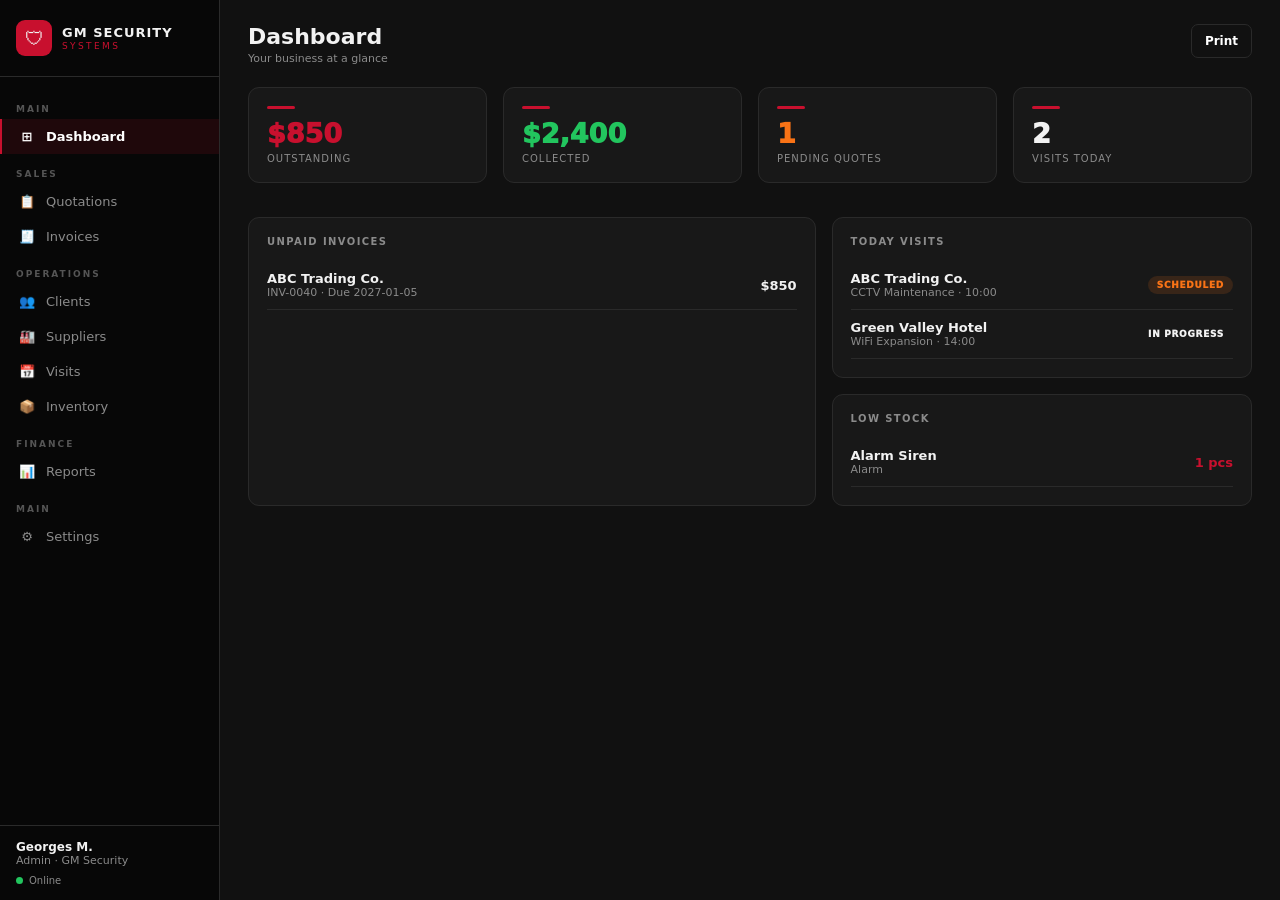
==== index.html @ d96280d8 "Add files via upload" ====
<!doctype html>
<html lang="en">
<head>
  <meta charset="UTF-8" />
  <meta name="viewport" content="width=device-width, initial-scale=1.0, viewport-fit=cover" />
  <meta name="theme-color" content="#0a0a0a" />
  <title>GM Security Systems</title>
  <link rel="stylesheet" href="styles.css" />
</head>
<body>
  <div id="app"></div>
  <script src="app.js"></script>
</body>
</html>
---- styles.css ----
:root{--red:#c8102e;--red2:#9b0c22;--bg:#111;--black:#070707;--card:#181818;--line:#2a2a2a;--muted:#8b8b8b;--text:#f2f2f2;--green:#22c55e;--orange:#f97316;--blue:#38bdf8}*{box-sizing:border-box}body{margin:0;background:var(--bg);color:var(--text);font-family:Inter,system-ui,-apple-system,Segoe UI,Arial,sans-serif;font-size:13px}button,input,select,textarea{font:inherit}button{cursor:pointer}a{color:inherit}.app{min-height:100vh;display:flex}.sidebar{position:fixed;top:0;left:0;height:100vh;width:220px;background:var(--black);border-right:1px solid var(--line);display:flex;flex-direction:column;z-index:10}.brand{padding:20px 16px;border-bottom:1px solid var(--line);display:flex;gap:10px;align-items:center}.logo{width:36px;height:36px;border-radius:9px;background:var(--red);display:grid;place-items:center;font-size:19px}.brand-title{font-weight:900;letter-spacing:1px;text-transform:uppercase}.brand-sub{font-size:9px;color:var(--red);letter-spacing:2.4px;text-transform:uppercase;margin-top:1px}.nav{padding:12px 0;overflow:auto;flex:1}.group{font-size:9px;color:#555;font-weight:800;letter-spacing:2px;text-transform:uppercase;padding:15px 16px 5px}.nav-item{display:flex;align-items:center;gap:10px;padding:10px 16px;color:var(--muted);border-left:2px solid transparent}.nav-item.active{color:white;background:rgba(200,16,46,.12);border-left-color:var(--red);font-weight:800}.nav-ico{width:18px;text-align:center}.user{padding:14px 16px;border-top:1px solid var(--line);font-size:12px}.online{display:flex;align-items:center;gap:6px;margin-top:8px;color:var(--muted);font-size:10px}.dot{width:7px;height:7px;border-radius:50%;background:var(--green)}.main{margin-left:220px;flex:1;padding:24px 28px 86px}.top{display:flex;justify-content:space-between;align-items:flex-start;gap:16px;margin-bottom:22px}.title{font-size:22px;font-weight:900}.sub{font-size:11px;color:var(--muted);margin-top:3px}.actions{display:flex;gap:8px;flex-wrap:wrap}.btn{border:0;border-radius:7px;padding:9px 13px;font-size:12px;font-weight:800;background:#242424;color:white}.btn.primary{background:var(--red)}.btn.ghost{background:transparent;border:1px solid var(--line)}.btn.green{background:rgba(34,197,94,.13);border:1px solid rgba(34,197,94,.35);color:var(--green)}.btn.danger{background:rgba(200,16,46,.16);border:1px solid rgba(200,16,46,.35);color:#ff6b81}.grid{display:grid;gap:16px}.stats{grid-template-columns:repeat(4,1fr);margin-bottom:18px}.card{background:var(--card);border:1px solid var(--line);border-radius:11px;padding:18px;margin-bottom:16px}.redbar{width:28px;height:3px;border-radius:9px;background:var(--red);margin-bottom:11px}.stat-n{font-size:27px;font-weight:950;line-height:1}.stat-l{font-size:10px;color:var(--muted);letter-spacing:1px;text-transform:uppercase;margin-top:6px}.section{font-size:10px;font-weight:900;color:var(--muted);text-transform:uppercase;letter-spacing:1.4px;margin-bottom:14px}.split{grid-template-columns:1.35fr 1fr}.table-wrap{overflow:auto}.table{width:100%;border-collapse:collapse;min-width:680px}.th{text-align:left;color:#666;font-size:10px;font-weight:900;text-transform:uppercase;letter-spacing:.8px;padding:0 10px 11px 0;border-bottom:1px solid var(--line)}.td{padding:12px 10px 12px 0;border-bottom:1px solid var(--line);vertical-align:middle}.badge{font-size:9px;font-weight:950;padding:4px 9px;border-radius:999px;text-transform:uppercase;letter-spacing:.7px;display:inline-block}.badge.paid,.badge.active,.badge.accepted,.badge.ok,.badge.done{background:rgba(34,197,94,.14);color:var(--green)}.badge.unpaid,.badge.pending,.badge.partial,.badge.scheduled,.badge.low{background:rgba(249,115,22,.14);color:var(--orange)}.badge.overdue,.badge.rejected,.badge.out{background:rgba(200,16,46,.16);color:#ff526d}.badge.draft,.badge.inactive{background:rgba(120,120,120,.18);color:var(--muted)}.field{display:flex;flex-direction:column;gap:5px}.label{font-size:10px;color:var(--muted);font-weight:900;letter-spacing:.8px;text-transform:uppercase}.input,.select,.textarea{width:100%;background:#101010;border:1px solid var(--line);border-radius:8px;color:white;padding:10px 11px;outline:none}.textarea{min-height:90px;resize:vertical}.form-grid{display:grid;grid-template-columns:1fr 1fr;gap:12px}.modal-back{position:fixed;inset:0;background:rgba(0,0,0,.75);display:grid;place-items:center;padding:18px;z-index:50}.modal{width:min(760px,100%);max-height:90vh;overflow:auto;background:var(--card);border:1px solid var(--line);border-radius:14px;padding:22px}.modal-head{display:flex;justify-content:space-between;gap:12px;align-items:flex-start;margin-bottom:18px}.modal-title{font-size:18px;font-weight:950}.mini{font-size:11px;color:var(--muted)}.mobile-list{display:none}.mcard{background:var(--card);border:1px solid var(--line);border-radius:12px;padding:14px;margin-bottom:10px}.mrow{display:flex;justify-content:space-between;gap:12px;align-items:flex-start}.mmeta{font-size:11px;color:var(--muted);margin-top:3px}.bottom-nav{display:none}.toast{position:fixed;right:18px;bottom:18px;background:#252525;color:white;padding:12px 14px;border:1px solid var(--line);border-radius:10px;z-index:80;box-shadow:0 10px 35px rgba(0,0,0,.35)}.item-row{display:grid;grid-template-columns:2fr .5fr .8fr auto;gap:8px;align-items:end;margin-bottom:8px}.print-box{background:white;color:#111;padding:28px;border-radius:8px}.print-title{font-size:24px;font-weight:900;color:#c8102e}.print-table{width:100%;border-collapse:collapse;margin-top:20px}.print-table th,.print-table td{border-bottom:1px solid #ddd;text-align:left;padding:9px}.right{text-align:right}.muted{color:var(--muted)}.text-red{color:var(--red)}.text-green{color:var(--green)}.text-orange{color:var(--orange)}@media(max-width:850px){.sidebar{display:none}.main{margin-left:0;padding:18px 14px 82px}.top{display:block}.actions{margin-top:12px}.stats{grid-template-columns:1fr 1fr}.split{grid-template-columns:1fr}.table-wrap{display:none}.mobile-list{display:block}.form-grid{grid-template-columns:1fr}.bottom-nav{display:flex;position:fixed;left:0;right:0;bottom:0;background:#080808;border-top:1px solid var(--line);z-index:40;overflow-x:auto}.bottom-nav button{min-width:78px;flex:1;background:transparent;color:var(--muted);border:0;padding:9px 6px;font-size:10px}.bottom-nav button.active{color:white;background:rgba(200,16,46,.12)}.bottom-nav span{display:block;font-size:16px;margin-bottom:2px}.modal-back{padding:0;place-items:end}.modal{border-radius:18px 18px 0 0;max-height:92vh}.item-row{grid-template-columns:1fr 70px 90px auto}.title{font-size:20px}}@media print{body{background:white}.sidebar,.top,.bottom-nav,.actions,.btn{display:none!important}.main{margin:0;padding:0}.card{border:0;background:white;color:#111}.print-box{padding:0}.modal-back{position:static;background:white;padding:0}.modal{box-shadow:none;border:0;max-height:none;width:100%}}
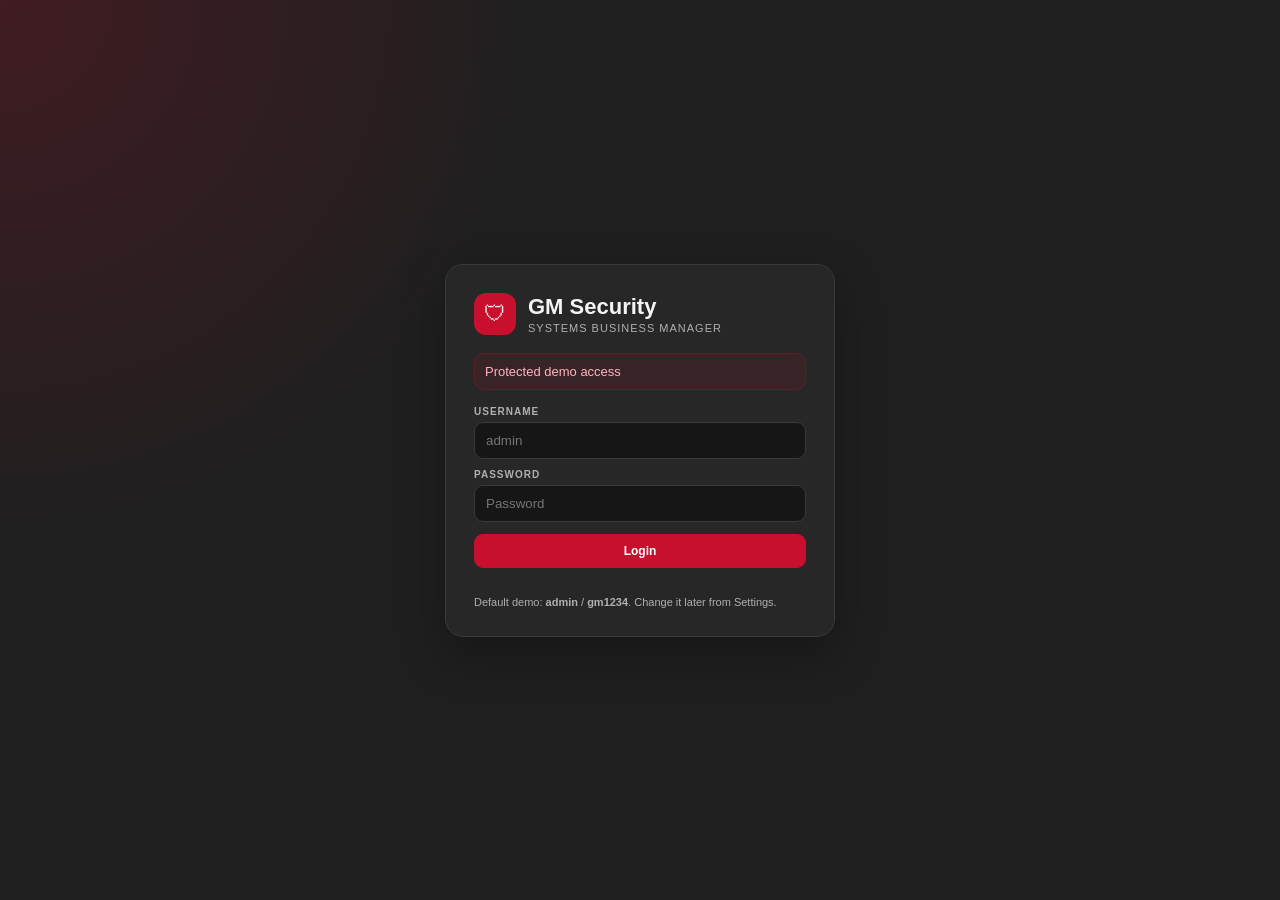
==== commit 15254795: "Add files via upload" ====
--- a/index.html
+++ b/index.html
@@ -2,13 +2,50 @@
 <html lang="en">
 <head>
   <meta charset="UTF-8" />
-  <meta name="viewport" content="width=device-width, initial-scale=1.0, viewport-fit=cover" />
-  <meta name="theme-color" content="#0a0a0a" />
+  <meta name="viewport" content="width=device-width, initial-scale=1.0" />
+  <meta name="theme-color" content="#171717" />
   <title>GM Security Systems</title>
   <link rel="stylesheet" href="styles.css" />
 </head>
 <body>
-  <div id="app"></div>
+  <div id="loginScreen" class="login-screen">
+    <div class="login-card">
+      <div class="brand-lock"><div class="brand-icon">🛡</div><div><h1>GM Security</h1><p>Systems Business Manager</p></div></div>
+      <div class="login-note">Protected demo access</div>
+      <label>Username</label>
+      <input id="loginUser" autocomplete="username" placeholder="admin" />
+      <label>Password</label>
+      <input id="loginPass" type="password" autocomplete="current-password" placeholder="Password" />
+      <button id="loginBtn" class="btn primary full">Login</button>
+      <div id="loginError" class="login-error"></div>
+      <div class="small muted">Default demo: <b>admin</b> / <b>gm1234</b>. Change it later from Settings.</div>
+    </div>
+  </div>
+
+  <div id="app" class="app hidden">
+    <aside class="sidebar">
+      <div class="logo-wrap">
+        <div class="logo-icon">🛡</div>
+        <div><div class="logo-title">GM Security</div><div class="logo-sub">Systems</div></div>
+      </div>
+      <nav id="nav"></nav>
+      <div class="user-box">
+        <div>Georges M.</div><small>Admin · Online</small>
+        <button id="logoutBtn" class="btn ghost full mini">Logout</button>
+      </div>
+    </aside>
+    <main class="main">
+      <header class="topbar">
+        <div><h2 id="pageTitle"></h2><p id="pageSub"></p></div>
+        <div class="top-actions"><button class="btn ghost" onclick="App.exportBackup()">Export Backup</button><button class="btn ghost" onclick="App.openSettings()">⚙</button></div>
+      </header>
+      <section id="view"></section>
+    </main>
+    <nav id="bottomNav" class="bottom-nav"></nav>
+  </div>
+
+  <div id="modalRoot"></div>
+  <div id="toast"></div>
   <script src="app.js"></script>
 </body>
 </html>
--- a/styles.css
+++ b/styles.css
@@ -1 +1,11 @@
-:root{--red:#c8102e;--red2:#9b0c22;--bg:#111;--black:#070707;--card:#181818;--line:#2a2a2a;--muted:#8b8b8b;--text:#f2f2f2;--green:#22c55e;--orange:#f97316;--blue:#38bdf8}*{box-sizing:border-box}body{margin:0;background:var(--bg);color:var(--text);font-family:Inter,system-ui,-apple-system,Segoe UI,Arial,sans-serif;font-size:13px}button,input,select,textarea{font:inherit}button{cursor:pointer}a{color:inherit}.app{min-height:100vh;display:flex}.sidebar{position:fixed;top:0;left:0;height:100vh;width:220px;background:var(--black);border-right:1px solid var(--line);display:flex;flex-direction:column;z-index:10}.brand{padding:20px 16px;border-bottom:1px solid var(--line);display:flex;gap:10px;align-items:center}.logo{width:36px;height:36px;border-radius:9px;background:var(--red);display:grid;place-items:center;font-size:19px}.brand-title{font-weight:900;letter-spacing:1px;text-transform:uppercase}.brand-sub{font-size:9px;color:var(--red);letter-spacing:2.4px;text-transform:uppercase;margin-top:1px}.nav{padding:12px 0;overflow:auto;flex:1}.group{font-size:9px;color:#555;font-weight:800;letter-spacing:2px;text-transform:uppercase;padding:15px 16px 5px}.nav-item{display:flex;align-items:center;gap:10px;padding:10px 16px;color:var(--muted);border-left:2px solid transparent}.nav-item.active{color:white;background:rgba(200,16,46,.12);border-left-color:var(--red);font-weight:800}.nav-ico{width:18px;text-align:center}.user{padding:14px 16px;border-top:1px solid var(--line);font-size:12px}.online{display:flex;align-items:center;gap:6px;margin-top:8px;color:var(--muted);font-size:10px}.dot{width:7px;height:7px;border-radius:50%;background:var(--green)}.main{margin-left:220px;flex:1;padding:24px 28px 86px}.top{display:flex;justify-content:space-between;align-items:flex-start;gap:16px;margin-bottom:22px}.title{font-size:22px;font-weight:900}.sub{font-size:11px;color:var(--muted);margin-top:3px}.actions{display:flex;gap:8px;flex-wrap:wrap}.btn{border:0;border-radius:7px;padding:9px 13px;font-size:12px;font-weight:800;background:#242424;color:white}.btn.primary{background:var(--red)}.btn.ghost{background:transparent;border:1px solid var(--line)}.btn.green{background:rgba(34,197,94,.13);border:1px solid rgba(34,197,94,.35);color:var(--green)}.btn.danger{background:rgba(200,16,46,.16);border:1px solid rgba(200,16,46,.35);color:#ff6b81}.grid{display:grid;gap:16px}.stats{grid-template-columns:repeat(4,1fr);margin-bottom:18px}.card{background:var(--card);border:1px solid var(--line);border-radius:11px;padding:18px;margin-bottom:16px}.redbar{width:28px;height:3px;border-radius:9px;background:var(--red);margin-bottom:11px}.stat-n{font-size:27px;font-weight:950;line-height:1}.stat-l{font-size:10px;color:var(--muted);letter-spacing:1px;text-transform:uppercase;margin-top:6px}.section{font-size:10px;font-weight:900;color:var(--muted);text-transform:uppercase;letter-spacing:1.4px;margin-bottom:14px}.split{grid-template-columns:1.35fr 1fr}.table-wrap{overflow:auto}.table{width:100%;border-collapse:collapse;min-width:680px}.th{text-align:left;color:#666;font-size:10px;font-weight:900;text-transform:uppercase;letter-spacing:.8px;padding:0 10px 11px 0;border-bottom:1px solid var(--line)}.td{padding:12px 10px 12px 0;border-bottom:1px solid var(--line);vertical-align:middle}.badge{font-size:9px;font-weight:950;padding:4px 9px;border-radius:999px;text-transform:uppercase;letter-spacing:.7px;display:inline-block}.badge.paid,.badge.active,.badge.accepted,.badge.ok,.badge.done{background:rgba(34,197,94,.14);color:var(--green)}.badge.unpaid,.badge.pending,.badge.partial,.badge.scheduled,.badge.low{background:rgba(249,115,22,.14);color:var(--orange)}.badge.overdue,.badge.rejected,.badge.out{background:rgba(200,16,46,.16);color:#ff526d}.badge.draft,.badge.inactive{background:rgba(120,120,120,.18);color:var(--muted)}.field{display:flex;flex-direction:column;gap:5px}.label{font-size:10px;color:var(--muted);font-weight:900;letter-spacing:.8px;text-transform:uppercase}.input,.select,.textarea{width:100%;background:#101010;border:1px solid var(--line);border-radius:8px;color:white;padding:10px 11px;outline:none}.textarea{min-height:90px;resize:vertical}.form-grid{display:grid;grid-template-columns:1fr 1fr;gap:12px}.modal-back{position:fixed;inset:0;background:rgba(0,0,0,.75);display:grid;place-items:center;padding:18px;z-index:50}.modal{width:min(760px,100%);max-height:90vh;overflow:auto;background:var(--card);border:1px solid var(--line);border-radius:14px;padding:22px}.modal-head{display:flex;justify-content:space-between;gap:12px;align-items:flex-start;margin-bottom:18px}.modal-title{font-size:18px;font-weight:950}.mini{font-size:11px;color:var(--muted)}.mobile-list{display:none}.mcard{background:var(--card);border:1px solid var(--line);border-radius:12px;padding:14px;margin-bottom:10px}.mrow{display:flex;justify-content:space-between;gap:12px;align-items:flex-start}.mmeta{font-size:11px;color:var(--muted);margin-top:3px}.bottom-nav{display:none}.toast{position:fixed;right:18px;bottom:18px;background:#252525;color:white;padding:12px 14px;border:1px solid var(--line);border-radius:10px;z-index:80;box-shadow:0 10px 35px rgba(0,0,0,.35)}.item-row{display:grid;grid-template-columns:2fr .5fr .8fr auto;gap:8px;align-items:end;margin-bottom:8px}.print-box{background:white;color:#111;padding:28px;border-radius:8px}.print-title{font-size:24px;font-weight:900;color:#c8102e}.print-table{width:100%;border-collapse:collapse;margin-top:20px}.print-table th,.print-table td{border-bottom:1px solid #ddd;text-align:left;padding:9px}.right{text-align:right}.muted{color:var(--muted)}.text-red{color:var(--red)}.text-green{color:var(--green)}.text-orange{color:var(--orange)}@media(max-width:850px){.sidebar{display:none}.main{margin-left:0;padding:18px 14px 82px}.top{display:block}.actions{margin-top:12px}.stats{grid-template-columns:1fr 1fr}.split{grid-template-columns:1fr}.table-wrap{display:none}.mobile-list{display:block}.form-grid{grid-template-columns:1fr}.bottom-nav{display:flex;position:fixed;left:0;right:0;bottom:0;background:#080808;border-top:1px solid var(--line);z-index:40;overflow-x:auto}.bottom-nav button{min-width:78px;flex:1;background:transparent;color:var(--muted);border:0;padding:9px 6px;font-size:10px}.bottom-nav button.active{color:white;background:rgba(200,16,46,.12)}.bottom-nav span{display:block;font-size:16px;margin-bottom:2px}.modal-back{padding:0;place-items:end}.modal{border-radius:18px 18px 0 0;max-height:92vh}.item-row{grid-template-columns:1fr 70px 90px auto}.title{font-size:20px}}@media print{body{background:white}.sidebar,.top,.bottom-nav,.actions,.btn{display:none!important}.main{margin:0;padding:0}.card{border:0;background:white;color:#111}.print-box{padding:0}.modal-back{position:static;background:white;padding:0}.modal{box-shadow:none;border:0;max-height:none;width:100%}}
+:root{
+  --red:#C8102E; --red2:#a90f28; --redGlow:rgba(200,16,46,.10);
+  --bg:#1f1f1f; --panel:#272727; --panel2:#303030; --black:#161616; --line:#3a3a3a;
+  --text:#f4f4f4; --muted:#b0b0b0; --soft:#777; --green:#25c46b; --orange:#f59e0b; --blue:#60a5fa;
+  --shadow:0 18px 45px rgba(0,0,0,.28);
+}
+*{box-sizing:border-box} body{margin:0;background:var(--bg);color:var(--text);font-family:Inter,Arial,system-ui,sans-serif;font-size:13px}
+button,input,select,textarea{font-family:inherit} .hidden{display:none!important}.muted{color:var(--muted)}.small{font-size:11px}.right{text-align:right}.nowrap{white-space:nowrap}
+.login-screen{min-height:100vh;display:flex;align-items:center;justify-content:center;background:radial-gradient(circle at top left,rgba(200,16,46,.20),transparent 35%),var(--bg);padding:22px}.login-card{width:390px;background:var(--panel);border:1px solid var(--line);border-radius:18px;padding:28px;box-shadow:var(--shadow)}.brand-lock{display:flex;align-items:center;gap:12px;margin-bottom:18px}.brand-icon,.logo-icon{width:42px;height:42px;border-radius:12px;background:var(--red);display:flex;align-items:center;justify-content:center;font-size:22px}.brand-lock h1{font-size:22px;margin:0}.brand-lock p{margin:2px 0 0;color:var(--muted);font-size:11px;letter-spacing:1px;text-transform:uppercase}.login-note{background:var(--redGlow);border:1px solid rgba(200,16,46,.25);color:#ffb4c0;padding:10px;border-radius:10px;margin-bottom:16px}.login-card label,.field label{display:block;font-size:10px;color:var(--muted);font-weight:800;letter-spacing:1px;text-transform:uppercase;margin:10px 0 5px}.login-card input,.field input,.field select,.field textarea,.search{width:100%;background:var(--black);border:1px solid var(--line);color:var(--text);padding:10px 11px;border-radius:9px;outline:none}.login-error{color:#ff8798;font-size:12px;min-height:18px;margin-top:10px}.app{display:flex;min-height:100vh}.sidebar{width:230px;background:var(--black);border-right:1px solid var(--line);position:fixed;inset:0 auto 0 0;display:flex;flex-direction:column;z-index:10}.logo-wrap{padding:20px 16px;border-bottom:1px solid var(--line);display:flex;align-items:center;gap:11px}.logo-title{font-weight:900;text-transform:uppercase;letter-spacing:.8px}.logo-sub{font-size:10px;color:var(--red);letter-spacing:2.4px;text-transform:uppercase}.nav-section{font-size:9px;color:var(--soft);font-weight:900;letter-spacing:2px;text-transform:uppercase;padding:18px 18px 6px}.nav-item{display:flex;align-items:center;gap:9px;padding:10px 18px;color:var(--muted);cursor:pointer;border-left:3px solid transparent}.nav-item.active{color:var(--text);background:var(--redGlow);border-left-color:var(--red);font-weight:800}.nav-item:hover{background:#202020;color:white}.user-box{margin-top:auto;border-top:1px solid var(--line);padding:14px 16px}.user-box small{display:block;color:var(--muted);margin:3px 0 10px}.main{margin-left:230px;flex:1;padding:26px 28px 84px}.topbar{display:flex;align-items:flex-start;justify-content:space-between;gap:16px;margin-bottom:22px}.topbar h2{margin:0;font-size:23px}.topbar p{margin:4px 0 0;color:var(--muted);font-size:12px}.top-actions,.row-actions{display:flex;gap:8px;flex-wrap:wrap;align-items:center}.btn{border:0;border-radius:9px;padding:9px 13px;font-weight:800;font-size:12px;cursor:pointer;color:var(--text);background:var(--panel2);border:1px solid var(--line)}.btn.primary{background:var(--red);border-color:var(--red);color:white}.btn.green{background:rgba(37,196,107,.16);border-color:rgba(37,196,107,.35);color:var(--green)}.btn.orange{background:rgba(245,158,11,.16);border-color:rgba(245,158,11,.35);color:var(--orange)}.btn.ghost{background:transparent}.btn.danger{background:rgba(200,16,46,.15);border-color:rgba(200,16,46,.35);color:#ff8da0}.btn.full{width:100%;margin-top:12px}.btn.mini{padding:7px 10px;font-size:11px}.grid{display:grid;gap:16px}.grid.stats{grid-template-columns:repeat(4,1fr)}.grid.two{grid-template-columns:1.2fr .8fr}.card{background:var(--panel);border:1px solid var(--line);border-radius:14px;padding:17px;box-shadow:0 6px 20px rgba(0,0,0,.10)}.section-title{font-size:10px;color:var(--muted);font-weight:900;letter-spacing:1.5px;text-transform:uppercase;margin:0 0 13px}.stat-card{background:var(--panel);border:1px solid var(--line);border-radius:14px;padding:16px}.stat-card .bar{width:28px;height:4px;background:var(--red);border-radius:5px;margin-bottom:9px}.stat-num{font-size:26px;font-weight:950}.stat-label{color:var(--muted);font-size:10px;text-transform:uppercase;letter-spacing:1px;margin-top:5px}.circles{display:grid;grid-template-columns:repeat(4,1fr);gap:14px}.circle{aspect-ratio:1/1;border-radius:50%;background:conic-gradient(var(--red) 0 72%, var(--panel2) 72% 100%);padding:7px;display:flex}.circle>div{background:var(--panel);border-radius:50%;display:flex;flex-direction:column;align-items:center;justify-content:center;width:100%;height:100%;text-align:center;border:1px solid var(--line)}.circle strong{font-size:20px}.circle span{font-size:10px;color:var(--muted);text-transform:uppercase;letter-spacing:.8px;margin-top:5px}.toolbar{display:flex;gap:10px;align-items:center;justify-content:space-between;margin-bottom:14px;flex-wrap:wrap}.toolbar .search{max-width:360px}.table-wrap{overflow:auto}table{width:100%;border-collapse:collapse}th{font-size:10px;color:var(--soft);letter-spacing:.8px;text-transform:uppercase;text-align:left;border-bottom:1px solid var(--line);padding:0 10px 10px 0}td{border-bottom:1px solid var(--line);padding:12px 10px 12px 0;vertical-align:middle}.badge{display:inline-block;border-radius:999px;padding:4px 9px;font-size:9px;font-weight:900;letter-spacing:.7px;text-transform:uppercase}.badge.Paid,.badge.Active,.badge.Accepted,.badge.Converted,.badge.OK{background:rgba(37,196,107,.15);color:var(--green)}.badge.Unpaid,.badge.Pending,.badge.Partial,.badge.Sent{background:rgba(245,158,11,.15);color:var(--orange)}.badge.Overdue,.badge.Low,.badge.Rejected{background:rgba(200,16,46,.16);color:#ff8da0}.badge.Draft,.badge.Inactive,.badge.Scheduled{background:rgba(140,140,140,.16);color:var(--muted)}.badge.Done{background:rgba(96,165,250,.15);color:var(--blue)}.list-row{display:flex;justify-content:space-between;gap:10px;padding:10px 0;border-bottom:1px solid var(--line)}.list-row:last-child{border-bottom:0}.modal-back{position:fixed;inset:0;background:rgba(0,0,0,.72);z-index:99;display:flex;align-items:center;justify-content:center;padding:18px}.modal{background:var(--panel);border:1px solid var(--line);border-radius:16px;width:min(900px,96vw);max-height:90vh;overflow:auto;box-shadow:var(--shadow)}.modal-head{display:flex;justify-content:space-between;align-items:center;gap:14px;padding:18px;border-bottom:1px solid var(--line)}.modal-head h3{margin:0}.modal-body{padding:18px}.form-grid{display:grid;grid-template-columns:repeat(2,1fr);gap:12px}.form-grid.three{grid-template-columns:repeat(3,1fr)}.field.full-span{grid-column:1/-1}.items-box{margin-top:14px;border:1px solid var(--line);border-radius:12px;overflow:hidden}.item-line{display:grid;grid-template-columns:2fr .55fr .8fr .8fr auto;gap:8px;padding:10px;border-bottom:1px solid var(--line);align-items:end}.item-line:last-child{border-bottom:0}.totals{max-width:330px;margin:16px 0 0 auto}.totals div{display:flex;justify-content:space-between;padding:8px 0;border-bottom:1px solid var(--line)}.totals b{font-size:18px;color:var(--red)}#toast{position:fixed;right:18px;bottom:18px;z-index:200;background:var(--panel2);border:1px solid var(--line);border-left:4px solid var(--green);padding:12px 14px;border-radius:12px;box-shadow:var(--shadow);display:none}.quick-grid{display:grid;grid-template-columns:repeat(4,1fr);gap:10px;margin-bottom:16px}.quick-grid .btn{padding:14px 12px;text-align:left}.print-area{background:white;color:#111;padding:24px;border-radius:6px}.print-area h1,.print-area h2{margin:0}.print-brand{display:flex;justify-content:space-between;border-bottom:2px solid #111;padding-bottom:14px;margin-bottom:18px}.print-table th,.print-table td{color:#111;border-bottom:1px solid #ddd}.bottom-nav{display:none}
+@media(max-width:860px){.sidebar{display:none}.main{margin-left:0;padding:18px 14px 84px}.topbar{align-items:flex-start}.top-actions{display:none}.grid.stats,.grid.two,.circles,.quick-grid{grid-template-columns:1fr 1fr}.form-grid,.form-grid.three{grid-template-columns:1fr}.item-line{grid-template-columns:1fr 1fr}.item-line .field:first-child{grid-column:1/-1}.table-wrap table,.table-wrap thead,.table-wrap tbody,.table-wrap tr,.table-wrap td{display:block}.table-wrap thead{display:none}.table-wrap tr{background:var(--panel2);border:1px solid var(--line);border-radius:12px;padding:10px;margin-bottom:10px}.table-wrap td{border:0;padding:7px 0}.row-actions{margin-top:8px}.bottom-nav{position:fixed;bottom:0;left:0;right:0;height:64px;background:var(--black);border-top:1px solid var(--line);display:flex;z-index:20;overflow-x:auto}.bottom-nav .nav-item{min-width:86px;justify-content:center;flex-direction:column;font-size:10px;padding:7px 8px;border-left:0;border-top:3px solid transparent}.bottom-nav .nav-item.active{border-top-color:var(--red)}}
+@media print{body{background:white}.sidebar,.topbar,.bottom-nav,.btn,#toast{display:none!important}.main{margin:0;padding:0}.card,.modal{border:0;box-shadow:none}.print-area{display:block!important}.no-print{display:none!important}}
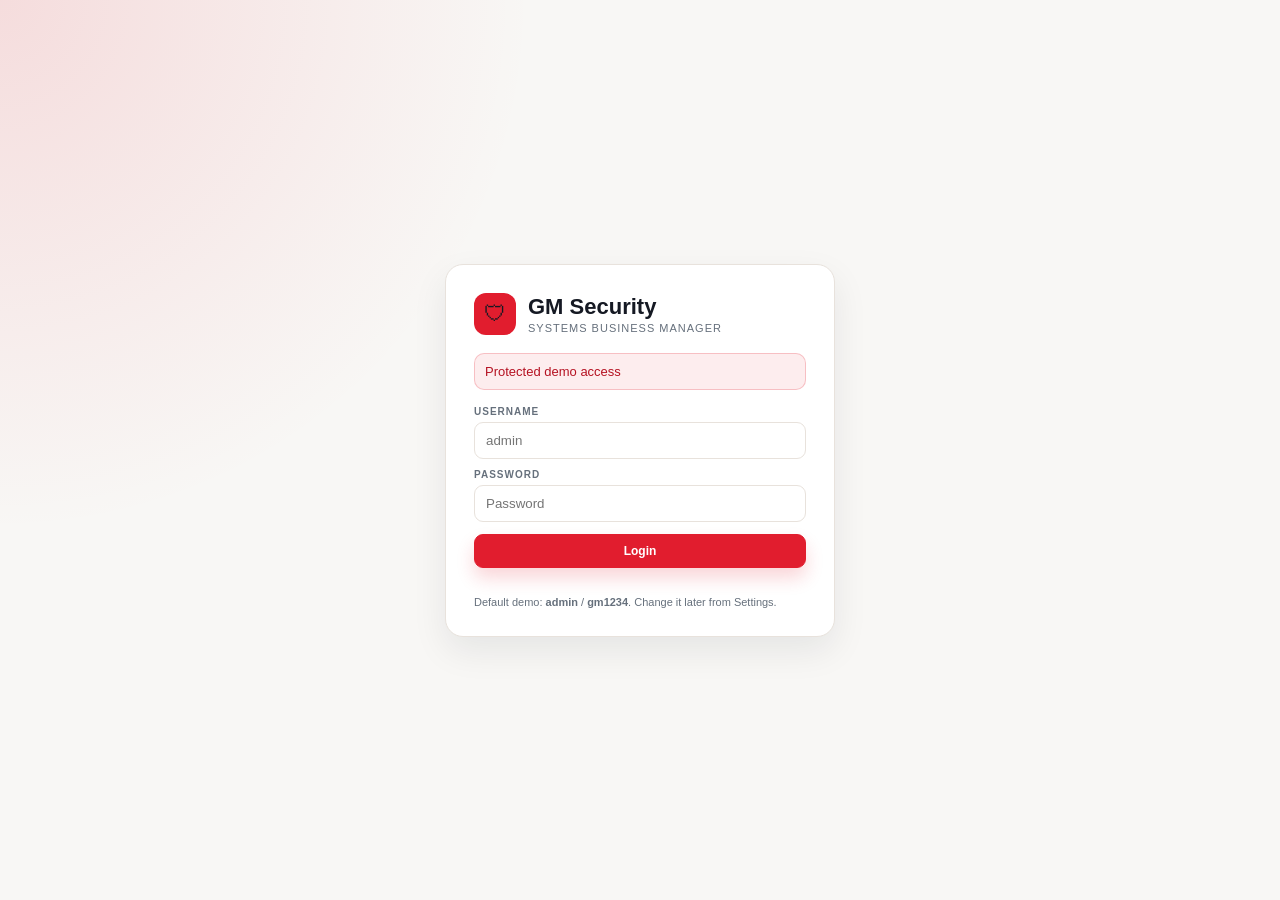
==== commit f647cf53: "Load quotation receipt patch" ====
--- a/index.html
+++ b/index.html
@@ -47,5 +47,6 @@
   <div id="modalRoot"></div>
   <div id="toast"></div>
   <script src="app.js"></script>
+  <script src="receipt-quotation-patch.js"></script>
 </body>
 </html>
--- a/styles.css
+++ b/styles.css
@@ -1,11 +1,141 @@
 :root{
-  --red:#C8102E; --red2:#a90f28; --redGlow:rgba(200,16,46,.10);
-  --bg:#1f1f1f; --panel:#272727; --panel2:#303030; --black:#161616; --line:#3a3a3a;
-  --text:#f4f4f4; --muted:#b0b0b0; --soft:#777; --green:#25c46b; --orange:#f59e0b; --blue:#60a5fa;
-  --shadow:0 18px 45px rgba(0,0,0,.28);
+  --red:#E11D2E; --red2:#B51222; --redGlow:rgba(225,29,46,.10);
+  --bg:#F8F7F5; --panel:#FFFFFF; --panel2:#F5F3F0; --black:#182229; --line:#E8E2DC;
+  --text:#151923; --muted:#66707C; --soft:#9198A3; --green:#16A34A; --orange:#F59E0B; --blue:#2563EB;
+  --shadow:0 14px 35px rgba(17,24,39,.08);
 }
 *{box-sizing:border-box} body{margin:0;background:var(--bg);color:var(--text);font-family:Inter,Arial,system-ui,sans-serif;font-size:13px}
 button,input,select,textarea{font-family:inherit} .hidden{display:none!important}.muted{color:var(--muted)}.small{font-size:11px}.right{text-align:right}.nowrap{white-space:nowrap}
+/* v16 Light premium theme with darker sidebar */
+body{background:var(--bg);color:var(--text)}
+.login-screen{background:radial-gradient(circle at top left,rgba(225,29,46,.12),transparent 34%),var(--bg)}
+.login-card{background:var(--panel);border-color:var(--line);box-shadow:var(--shadow)}
+.login-note{color:#B51222;background:rgba(225,29,46,.08);border-color:rgba(225,29,46,.22)}
+.login-card input,.field input,.field select,.field textarea,.search{background:#fff;color:var(--text);border-color:var(--line)}
+.login-card input:focus,.field input:focus,.field select:focus,.field textarea:focus,.search:focus{border-color:rgba(225,29,46,.55);box-shadow:0 0 0 4px rgba(225,29,46,.08)}
+.sidebar{background:linear-gradient(180deg,#172027 0%,#1E2A33 100%);border-right:1px solid rgba(255,255,255,.07);box-shadow:8px 0 28px rgba(17,24,39,.06)}
+.logo-wrap,.user-box{border-color:rgba(255,255,255,.08)}
+.logo-title{color:#fff}.logo-sub{color:#ff3448}.logo-icon{background:transparent;border:2px solid var(--red);color:var(--red)}
+.nav-section{color:#AAB4BE}.nav-item{color:#E8EEF3}.nav-item.active{color:#ff3a4b;background:rgba(225,29,46,.14);border-left-color:var(--red);font-weight:900}.nav-item:hover{background:rgba(255,255,255,.06);color:white}
+.user-box{color:#fff}.user-box small{color:#C2CAD1}.user-box .search{background:rgba(255,255,255,.06);border-color:rgba(255,255,255,.10);color:#fff}.user-box .search::placeholder{color:#AAB4BE}
+.main{background:var(--bg)}
+.card,.stat-card,.modal{background:var(--panel);border-color:var(--line);box-shadow:var(--shadow)}
+.quick-panel,.table-wrap tr{background:var(--panel2)}
+.btn{background:#fff;color:var(--text);border-color:#DDD6CE;box-shadow:0 4px 12px rgba(17,24,39,.04)}
+.btn:hover{border-color:#CFC7BE;transform:translateY(-1px)}
+.btn.primary{background:var(--red);border-color:var(--red);color:white;box-shadow:0 10px 18px rgba(225,29,46,.18)}
+.btn.green{background:#EAF8EF;border-color:#BDE7CB;color:#16803D}.btn.orange{background:#FFF4E3;border-color:#FED7AA;color:#C56C05}.btn.danger{background:#FFF0F2;border-color:#FFC7CF;color:#D0192B}.btn.ghost{background:#fff}
+.circle{background:conic-gradient(var(--red) 0 72%, #E3DFDA 72% 100%)}.circle>div{background:#fff;border-color:#F0ECE7}.circle span{color:#596270}
+th{color:#7C8490;border-bottom-color:#EEE7E0}td{border-bottom-color:#EEE7E0}.list-row{border-bottom-color:#EEE7E0}
+.badge.Paid,.badge.Active,.badge.Accepted,.badge.Converted,.badge.OK{background:#E7F8ED;color:#15803D}.badge.Unpaid,.badge.Pending,.badge.Partial,.badge.Sent{background:#FFF3D8;color:#C56C05}.badge.Overdue,.badge.Low,.badge.Rejected{background:#FFE8EC;color:#C8102E}.badge.Draft,.badge.Inactive,.badge.Scheduled{background:#EEF0F2;color:#6B7280}.badge.Done{background:#EAF1FF;color:#2563EB}
+.modal-back{background:rgba(24,34,41,.58);backdrop-filter:blur(5px)}
+#toast{background:#fff;color:var(--text);border-color:var(--line);box-shadow:var(--shadow)}
+.bottom-nav{background:#182229;border-top-color:rgba(255,255,255,.08)}
+.print-area{box-shadow:var(--shadow)}
+
 .login-screen{min-height:100vh;display:flex;align-items:center;justify-content:center;background:radial-gradient(circle at top left,rgba(200,16,46,.20),transparent 35%),var(--bg);padding:22px}.login-card{width:390px;background:var(--panel);border:1px solid var(--line);border-radius:18px;padding:28px;box-shadow:var(--shadow)}.brand-lock{display:flex;align-items:center;gap:12px;margin-bottom:18px}.brand-icon,.logo-icon{width:42px;height:42px;border-radius:12px;background:var(--red);display:flex;align-items:center;justify-content:center;font-size:22px}.brand-lock h1{font-size:22px;margin:0}.brand-lock p{margin:2px 0 0;color:var(--muted);font-size:11px;letter-spacing:1px;text-transform:uppercase}.login-note{background:var(--redGlow);border:1px solid rgba(200,16,46,.25);color:#ffb4c0;padding:10px;border-radius:10px;margin-bottom:16px}.login-card label,.field label{display:block;font-size:10px;color:var(--muted);font-weight:800;letter-spacing:1px;text-transform:uppercase;margin:10px 0 5px}.login-card input,.field input,.field select,.field textarea,.search{width:100%;background:var(--black);border:1px solid var(--line);color:var(--text);padding:10px 11px;border-radius:9px;outline:none}.login-error{color:#ff8798;font-size:12px;min-height:18px;margin-top:10px}.app{display:flex;min-height:100vh}.sidebar{width:230px;background:var(--black);border-right:1px solid var(--line);position:fixed;inset:0 auto 0 0;display:flex;flex-direction:column;z-index:10}.logo-wrap{padding:20px 16px;border-bottom:1px solid var(--line);display:flex;align-items:center;gap:11px}.logo-title{font-weight:900;text-transform:uppercase;letter-spacing:.8px}.logo-sub{font-size:10px;color:var(--red);letter-spacing:2.4px;text-transform:uppercase}.nav-section{font-size:9px;color:var(--soft);font-weight:900;letter-spacing:2px;text-transform:uppercase;padding:18px 18px 6px}.nav-item{display:flex;align-items:center;gap:9px;padding:10px 18px;color:var(--muted);cursor:pointer;border-left:3px solid transparent}.nav-item.active{color:var(--text);background:var(--redGlow);border-left-color:var(--red);font-weight:800}.nav-item:hover{background:#202020;color:white}.user-box{margin-top:auto;border-top:1px solid var(--line);padding:14px 16px}.user-box small{display:block;color:var(--muted);margin:3px 0 10px}.main{margin-left:230px;flex:1;padding:26px 28px 84px}.topbar{display:flex;align-items:flex-start;justify-content:space-between;gap:16px;margin-bottom:22px}.topbar h2{margin:0;font-size:23px}.topbar p{margin:4px 0 0;color:var(--muted);font-size:12px}.top-actions,.row-actions{display:flex;gap:8px;flex-wrap:wrap;align-items:center}.btn{border:0;border-radius:9px;padding:9px 13px;font-weight:800;font-size:12px;cursor:pointer;color:var(--text);background:var(--panel2);border:1px solid var(--line)}.btn.primary{background:var(--red);border-color:var(--red);color:white}.btn.green{background:rgba(37,196,107,.16);border-color:rgba(37,196,107,.35);color:var(--green)}.btn.orange{background:rgba(245,158,11,.16);border-color:rgba(245,158,11,.35);color:var(--orange)}.btn.ghost{background:transparent}.btn.danger{background:rgba(200,16,46,.15);border-color:rgba(200,16,46,.35);color:#ff8da0}.btn.full{width:100%;margin-top:12px}.btn.mini{padding:7px 10px;font-size:11px}.grid{display:grid;gap:16px}.grid.stats{grid-template-columns:repeat(4,1fr)}.grid.two{grid-template-columns:1.2fr .8fr}.card{background:var(--panel);border:1px solid var(--line);border-radius:14px;padding:17px;box-shadow:0 6px 20px rgba(0,0,0,.10)}.section-title{font-size:10px;color:var(--muted);font-weight:900;letter-spacing:1.5px;text-transform:uppercase;margin:0 0 13px}.stat-card{background:var(--panel);border:1px solid var(--line);border-radius:14px;padding:16px}.stat-card .bar{width:28px;height:4px;background:var(--red);border-radius:5px;margin-bottom:9px}.stat-num{font-size:26px;font-weight:950}.stat-label{color:var(--muted);font-size:10px;text-transform:uppercase;letter-spacing:1px;margin-top:5px}.circles{display:grid;grid-template-columns:repeat(4,1fr);gap:14px}.circle{aspect-ratio:1/1;border-radius:50%;background:conic-gradient(var(--red) 0 72%, var(--panel2) 72% 100%);padding:7px;display:flex}.circle>div{background:var(--panel);border-radius:50%;display:flex;flex-direction:column;align-items:center;justify-content:center;width:100%;height:100%;text-align:center;border:1px solid var(--line)}.circle strong{font-size:20px}.circle span{font-size:10px;color:var(--muted);text-transform:uppercase;letter-spacing:.8px;margin-top:5px}.toolbar{display:flex;gap:10px;align-items:center;justify-content:space-between;margin-bottom:14px;flex-wrap:wrap}.toolbar .search{max-width:360px}.table-wrap{overflow:auto}table{width:100%;border-collapse:collapse}th{font-size:10px;color:var(--soft);letter-spacing:.8px;text-transform:uppercase;text-align:left;border-bottom:1px solid var(--line);padding:0 10px 10px 0}td{border-bottom:1px solid var(--line);padding:12px 10px 12px 0;vertical-align:middle}.badge{display:inline-block;border-radius:999px;padding:4px 9px;font-size:9px;font-weight:900;letter-spacing:.7px;text-transform:uppercase}.badge.Paid,.badge.Active,.badge.Accepted,.badge.Converted,.badge.OK{background:rgba(37,196,107,.15);color:var(--green)}.badge.Unpaid,.badge.Pending,.badge.Partial,.badge.Sent{background:rgba(245,158,11,.15);color:var(--orange)}.badge.Overdue,.badge.Low,.badge.Rejected{background:rgba(200,16,46,.16);color:#ff8da0}.badge.Draft,.badge.Inactive,.badge.Scheduled{background:rgba(140,140,140,.16);color:var(--muted)}.badge.Done{background:rgba(96,165,250,.15);color:var(--blue)}.list-row{display:flex;justify-content:space-between;gap:10px;padding:10px 0;border-bottom:1px solid var(--line)}.list-row:last-child{border-bottom:0}.modal-back{position:fixed;inset:0;background:rgba(0,0,0,.72);z-index:99;display:flex;align-items:center;justify-content:center;padding:18px}.modal{background:var(--panel);border:1px solid var(--line);border-radius:16px;width:min(900px,96vw);max-height:90vh;overflow:auto;box-shadow:var(--shadow)}.modal-head{display:flex;justify-content:space-between;align-items:center;gap:14px;padding:18px;border-bottom:1px solid var(--line)}.modal-head h3{margin:0}.modal-body{padding:18px}.form-grid{display:grid;grid-template-columns:repeat(2,1fr);gap:12px}.form-grid.three{grid-template-columns:repeat(3,1fr)}.field.full-span{grid-column:1/-1}.items-box{margin-top:14px;border:1px solid var(--line);border-radius:12px;overflow:hidden}.item-line{display:grid;grid-template-columns:2fr .55fr .8fr .8fr auto;gap:8px;padding:10px;border-bottom:1px solid var(--line);align-items:end}.item-line:last-child{border-bottom:0}.totals{max-width:330px;margin:16px 0 0 auto}.totals div{display:flex;justify-content:space-between;padding:8px 0;border-bottom:1px solid var(--line)}.totals b{font-size:18px;color:var(--red)}#toast{position:fixed;right:18px;bottom:18px;z-index:200;background:var(--panel2);border:1px solid var(--line);border-left:4px solid var(--green);padding:12px 14px;border-radius:12px;box-shadow:var(--shadow);display:none}.quick-grid{display:grid;grid-template-columns:repeat(4,1fr);gap:10px;margin-bottom:16px}.quick-grid .btn{padding:14px 12px;text-align:left}.print-area{background:white;color:#111;padding:24px;border-radius:6px}.print-area h1,.print-area h2{margin:0}.print-brand{display:flex;justify-content:space-between;border-bottom:2px solid #111;padding-bottom:14px;margin-bottom:18px}.print-table th,.print-table td{color:#111;border-bottom:1px solid #ddd}.bottom-nav{display:none}
 @media(max-width:860px){.sidebar{display:none}.main{margin-left:0;padding:18px 14px 84px}.topbar{align-items:flex-start}.top-actions{display:none}.grid.stats,.grid.two,.circles,.quick-grid{grid-template-columns:1fr 1fr}.form-grid,.form-grid.three{grid-template-columns:1fr}.item-line{grid-template-columns:1fr 1fr}.item-line .field:first-child{grid-column:1/-1}.table-wrap table,.table-wrap thead,.table-wrap tbody,.table-wrap tr,.table-wrap td{display:block}.table-wrap thead{display:none}.table-wrap tr{background:var(--panel2);border:1px solid var(--line);border-radius:12px;padding:10px;margin-bottom:10px}.table-wrap td{border:0;padding:7px 0}.row-actions{margin-top:8px}.bottom-nav{position:fixed;bottom:0;left:0;right:0;height:64px;background:var(--black);border-top:1px solid var(--line);display:flex;z-index:20;overflow-x:auto}.bottom-nav .nav-item{min-width:86px;justify-content:center;flex-direction:column;font-size:10px;padding:7px 8px;border-left:0;border-top:3px solid transparent}.bottom-nav .nav-item.active{border-top-color:var(--red)}}
 @media print{body{background:white}.sidebar,.topbar,.bottom-nav,.btn,#toast{display:none!important}.main{margin:0;padding:0}.card,.modal{border:0;box-shadow:none}.print-area{display:block!important}.no-print{display:none!important}}
+.quick-panel{margin:14px 0;padding:16px;background:var(--panel2);border:1px solid var(--line);border-radius:14px}.line-actions{display:flex;gap:10px;align-items:center;flex-wrap:wrap;margin-top:12px}.pro-line{grid-template-columns:.9fr 2fr .55fr .8fr .8fr auto}.saved-line{background:rgba(37,196,107,.045)}.desc-field{min-width:220px}.line-buttons{display:flex;flex-direction:column;gap:5px;align-items:flex-start}.ok-text{color:var(--green)}.warn-text{color:#ff8da0}.item-line input::placeholder{color:#777}@media(max-width:860px){.pro-line{grid-template-columns:1fr 1fr}.desc-field{grid-column:1/-1}.line-buttons{grid-column:1/-1;flex-direction:row;align-items:center}.quick-panel{padding:12px}}
+
+/* A4 document templates v3 */
+.a4-doc{width:210mm;min-height:297mm;background:#fff;color:#111;margin:0 auto;padding:13mm 14mm;font-family:Arial,Helvetica,sans-serif;font-size:12.5px;box-shadow:0 0 0 1px #eee}
+.doc-top{display:grid;grid-template-columns:1fr 1fr;gap:20px;margin-bottom:22px}.doc-title-wrap{text-align:right}.doc-title{font-size:42px;letter-spacing:2px;font-weight:500;margin-bottom:20px}.doc-company{line-height:1.35;font-size:13px}.doc-info-grid{display:grid;grid-template-columns:1.1fr .9fr;gap:24px;border-top:1px solid #ddd;border-bottom:1px solid #eee;padding:16px 0;margin-bottom:18px}.doc-label{font-size:12px;color:#888;letter-spacing:1px;margin-bottom:4px}.doc-bill{line-height:1.45}.doc-meta p{display:flex;justify-content:space-between;gap:16px;margin:4px 0}.doc-meta .grand{background:#f0f0f0;padding:6px 8px;font-size:14px}.doc-table{width:100%;border-collapse:collapse;margin-top:8px}.doc-table th{background:#3f3f3f;color:#fff;font-size:12px;text-align:left;padding:10px;border-bottom:0}.doc-table td{color:#111;padding:10px;border-bottom:1px solid #eee;vertical-align:top}.doc-table .num{text-align:right;white-space:nowrap}.part-col{width:120px;color:#555}.doc-summary{display:grid;grid-template-columns:1fr 330px;gap:20px;margin-top:18px;border-top:4px solid #eee;padding-top:14px}.doc-summary p{display:flex;justify-content:space-between;margin:7px 0}.doc-notes{margin-top:18px;line-height:1.5;border-top:1px solid #eee;padding-top:12px}.doc-footer{text-align:center;color:#888;margin-top:58mm}.receipt-box{border:1px solid #ddd;background:#fafafa;padding:16px;line-height:1.8;margin:20px 0}.print-area{overflow:auto}.print-area .a4-doc{max-width:100%;}
+@media print{@page{size:A4;margin:0}.modal-back{position:static;background:white;padding:0}.modal{max-height:none;width:auto;overflow:visible}.modal-head{display:none!important}.modal-body{padding:0}.print-area{padding:0;border-radius:0;overflow:visible}.print-area .a4-doc{width:210mm;min-height:297mm;box-shadow:none;margin:0;padding:13mm 14mm}.doc-footer{position:fixed;bottom:12mm;left:0;right:0}.receipt-box{break-inside:avoid}}
+@media(max-width:860px){.a4-doc{width:100%;min-height:auto;padding:18px}.doc-title{font-size:30px}.doc-top,.doc-info-grid,.doc-summary{grid-template-columns:1fr}.doc-title-wrap{text-align:left}.doc-meta p{display:block}.doc-table{font-size:11px}.part-col{width:auto}.doc-footer{margin-top:40px}}
+
+/* v12 Inventory Focus */
+.inv-tabs{display:flex;gap:8px;flex-wrap:wrap;margin-bottom:14px}.stock-check{display:block;margin-top:14px;padding:12px;border:1px solid var(--line);background:var(--panel2);border-radius:12px;font-weight:800}.stock-check input{margin-right:8px}.badge.Stock{background:rgba(96,165,250,.15);color:var(--blue)}
+
+/* v13 Mobile Safari control fixes */
+@media(max-width:860px){
+  html, body { width:100%; overflow-x:hidden; -webkit-text-size-adjust:100%; }
+  body { touch-action:manipulation; }
+  input, select, textarea { font-size:16px !important; min-height:44px; }
+  textarea { min-height:90px; }
+  .btn { min-height:42px; padding:10px 12px; }
+  .btn.mini { min-height:38px; padding:9px 10px; font-size:12px; }
+  .modal-back{
+    align-items:stretch !important;
+    justify-content:stretch !important;
+    padding:0 !important;
+    background:rgba(0,0,0,.86) !important;
+  }
+  .modal{
+    width:100vw !important;
+    height:100dvh !important;
+    max-height:none !important;
+    border-radius:0 !important;
+    display:flex !important;
+    flex-direction:column !important;
+    overflow:hidden !important;
+  }
+  .modal-head{
+    position:sticky;
+    top:0;
+    z-index:3;
+    background:var(--panel);
+    flex:0 0 auto;
+    padding:14px 12px;
+  }
+  .modal-head h3{font-size:17px;line-height:1.2}
+  .modal-body{
+    flex:1 1 auto;
+    overflow-y:auto !important;
+    -webkit-overflow-scrolling:touch;
+    padding:14px 12px calc(120px + env(safe-area-inset-bottom)) !important;
+  }
+  .modal-body > button.btn,
+  .modal-body > .row-actions .btn{
+    width:100%;
+    margin-top:10px;
+  }
+  .form-grid,.form-grid.three{gap:10px}
+  .field label{font-size:10px;margin-top:6px}
+  .item-line,.pro-line{
+    display:grid !important;
+    grid-template-columns:1fr !important;
+    gap:10px;
+    padding:12px;
+  }
+  .item-line .field,.desc-field,.line-buttons{grid-column:1/-1 !important;min-width:0 !important}
+  .line-buttons{display:grid !important;grid-template-columns:1fr 1fr;gap:8px;width:100%}
+  .line-buttons .small{grid-column:1/-1}
+  .totals{max-width:none;width:100%;margin-top:14px}
+  .toolbar{align-items:stretch}
+  .toolbar .search{max-width:none;width:100%}
+  .toolbar .row-actions{width:100%;display:grid;grid-template-columns:1fr;gap:8px}
+  .row-actions{display:grid;grid-template-columns:1fr 1fr;gap:8px;width:100%}
+  .row-actions .btn{width:100%;text-align:center}
+  .table-wrap tr{position:relative;overflow:hidden}
+  .table-wrap td:last-child{padding-bottom:2px}
+  .quick-grid{grid-template-columns:1fr 1fr}
+  .quick-grid .btn{min-height:58px}
+  .bottom-nav{height:68px;padding-bottom:env(safe-area-inset-bottom)}
+  .main{padding-bottom:calc(94px + env(safe-area-inset-bottom))}
+}
+
+@supports not (height: 100dvh){
+  @media(max-width:860px){.modal{height:100vh !important}.modal-body{max-height:calc(100vh - 62px)}}
+}
+
+/* v16 FINAL THEME OVERRIDES - light dashboard + darker sidebar */
+body{background:#F8F7F5!important;color:#151923!important}
+.login-screen{background:radial-gradient(circle at top left,rgba(225,29,46,.12),transparent 34%),#F8F7F5!important}
+.login-card{background:#fff!important;border-color:#E8E2DC!important;box-shadow:0 14px 35px rgba(17,24,39,.08)!important}
+.login-note{color:#B51222!important;background:rgba(225,29,46,.08)!important;border-color:rgba(225,29,46,.22)!important}
+.login-card input,.field input,.field select,.field textarea,.search{background:#fff!important;color:#151923!important;border-color:#E8E2DC!important}
+.login-card input:focus,.field input:focus,.field select:focus,.field textarea:focus,.search:focus{border-color:rgba(225,29,46,.55)!important;box-shadow:0 0 0 4px rgba(225,29,46,.08)!important}
+.sidebar{background:linear-gradient(180deg,#172027 0%,#1E2A33 100%)!important;border-right:1px solid rgba(255,255,255,.07)!important;box-shadow:8px 0 28px rgba(17,24,39,.06)!important}
+.logo-wrap,.user-box{border-color:rgba(255,255,255,.08)!important}.logo-title{color:#fff!important}.logo-sub{color:#ff3448!important}.logo-icon{background:transparent!important;border:2px solid #E11D2E!important;color:#E11D2E!important}
+.nav-section{color:#AAB4BE!important}.nav-item{color:#E8EEF3!important}.nav-item.active{color:#ff3a4b!important;background:rgba(225,29,46,.14)!important;border-left-color:#E11D2E!important;font-weight:900!important}.nav-item:hover{background:rgba(255,255,255,.06)!important;color:#fff!important}
+.user-box{color:#fff!important}.user-box small{color:#C2CAD1!important}.user-box .search{background:rgba(255,255,255,.06)!important;border-color:rgba(255,255,255,.10)!important;color:#fff!important}.user-box .search::placeholder{color:#AAB4BE!important}
+.main{background:#F8F7F5!important}.card,.stat-card,.modal{background:#fff!important;border-color:#E8E2DC!important;box-shadow:0 14px 35px rgba(17,24,39,.08)!important}.quick-panel{background:#F5F3F0!important;border-color:#E8E2DC!important}.table-wrap tr{background:#fff!important}
+.btn{background:#fff!important;color:#151923!important;border-color:#DDD6CE!important;box-shadow:0 4px 12px rgba(17,24,39,.04)!important}.btn:hover{border-color:#CFC7BE!important}.btn.primary{background:#E11D2E!important;border-color:#E11D2E!important;color:#fff!important;box-shadow:0 10px 18px rgba(225,29,46,.18)!important}.btn.green{background:#EAF8EF!important;border-color:#BDE7CB!important;color:#16803D!important}.btn.orange{background:#FFF4E3!important;border-color:#FED7AA!important;color:#C56C05!important}.btn.danger{background:#FFF0F2!important;border-color:#FFC7CF!important;color:#D0192B!important}.btn.ghost{background:#fff!important;color:#151923!important}
+.circle{background:conic-gradient(#E11D2E 0 72%, #E3DFDA 72% 100%)!important}.circle>div{background:#fff!important;border-color:#F0ECE7!important}.circle span{color:#596270!important}.totals b{color:#E11D2E!important}.stat-card .bar{background:#E11D2E!important}
+th{color:#7C8490!important;border-bottom-color:#EEE7E0!important}td{border-bottom-color:#EEE7E0!important}.list-row{border-bottom-color:#EEE7E0!important}.section-title{color:#66707C!important}.muted{color:#66707C!important}.small{color:inherit}.nav-item .small{color:inherit}
+.badge.Paid,.badge.Active,.badge.Accepted,.badge.Converted,.badge.OK{background:#E7F8ED!important;color:#15803D!important}.badge.Unpaid,.badge.Pending,.badge.Partial,.badge.Sent{background:#FFF3D8!important;color:#C56C05!important}.badge.Overdue,.badge.Low,.badge.Rejected{background:#FFE8EC!important;color:#C8102E!important}.badge.Draft,.badge.Inactive,.badge.Scheduled{background:#EEF0F2!important;color:#6B7280!important}.badge.Done{background:#EAF1FF!important;color:#2563EB!important}
+.modal-back{background:rgba(24,34,41,.58)!important;backdrop-filter:blur(5px)!important}.modal-head{background:#fff!important;border-bottom-color:#E8E2DC!important}#toast{background:#fff!important;color:#151923!important;border-color:#E8E2DC!important;box-shadow:0 14px 35px rgba(17,24,39,.08)!important}.bottom-nav{background:#182229!important;border-top-color:rgba(255,255,255,.08)!important}.bottom-nav .nav-item{color:#E8EEF3!important}.bottom-nav .nav-item.active{color:#ff3a4b!important}
+.saved-line{background:#F0FFF5!important}.warn-text{color:#D0192B!important}.ok-text{color:#15803D!important}.item-line input::placeholder{color:#9AA0A6!important}
+@media(max-width:860px){.modal-head{background:#fff!important}.modal-back{background:rgba(24,34,41,.86)!important}.table-wrap tr{background:#fff!important;border-color:#E8E2DC!important}}
+@media print{body{background:white!important}.modal-back{background:white!important}.card,.modal{box-shadow:none!important}.btn{display:none!important}}
